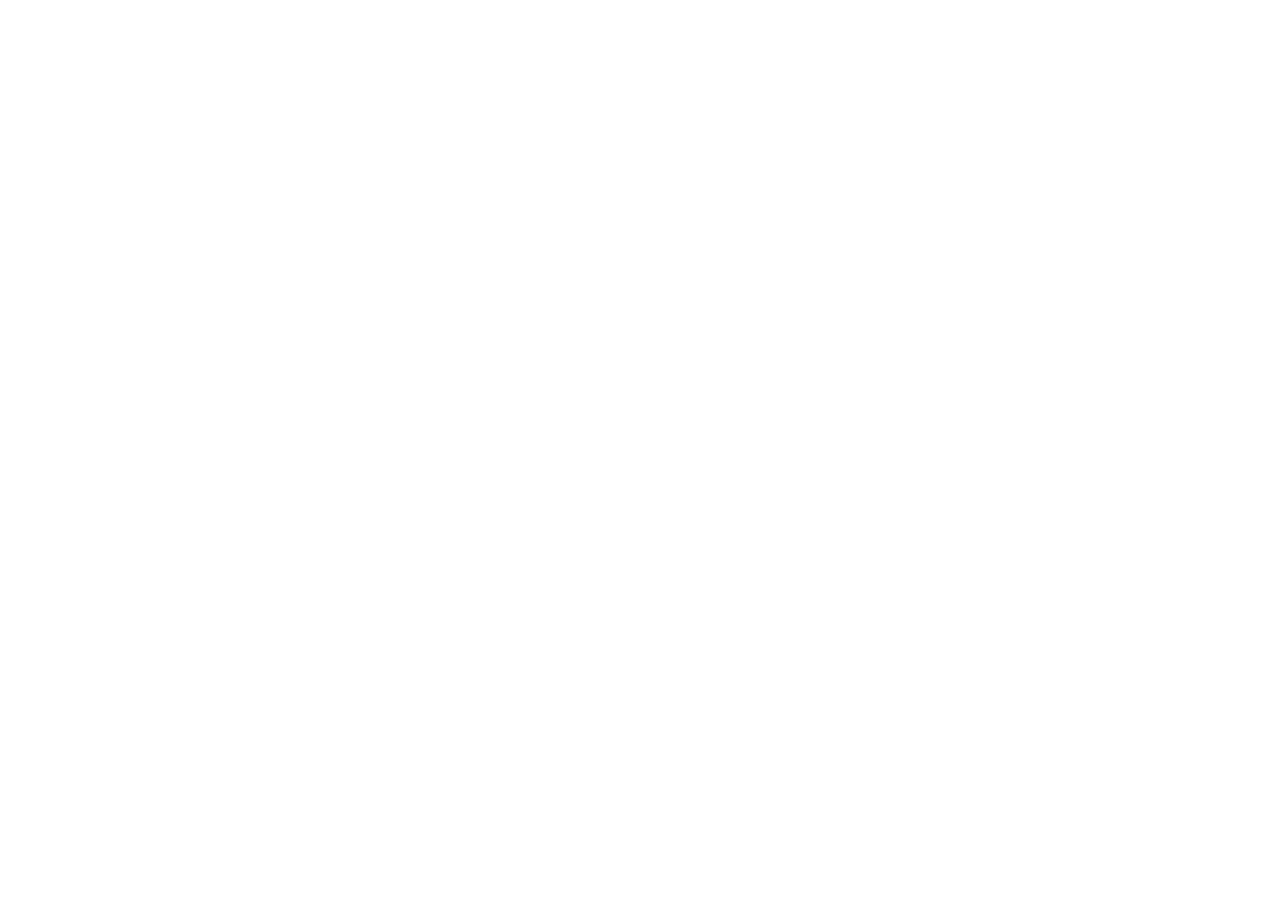
==== views/contacto.html @ 82425b7f "chore: 🎉 agrega estructura base de HTML, fuentes y hojas de estilo" ====
<!DOCTYPE html>
<html lang="es">
<head>
    <meta charset="UTF-8">
    <meta name="viewport" content="width=device-width, initial-scale=1.0">
    <title>EcoMarket | Contacto</title>
    <link rel="preconnect" href="https://fonts.googleapis.com">
    <link rel="preconnect" href="https://fonts.gstatic.com" crossorigin>
    <link href="https://fonts.googleapis.com/css2?family=Inter:wght@400;600&family=Playfair+Display:ital,wght@0,700;1,700&display=swap" rel="stylesheet">
    <link rel="stylesheet" href="../css/main.css">
    <link rel="stylesheet" href="../css/layout.css">
    <link rel="stylesheet" href="../css/components.css">
    <link rel="stylesheet" href="../css/animations.css">
</head>
<body>
    
</body>
</html>
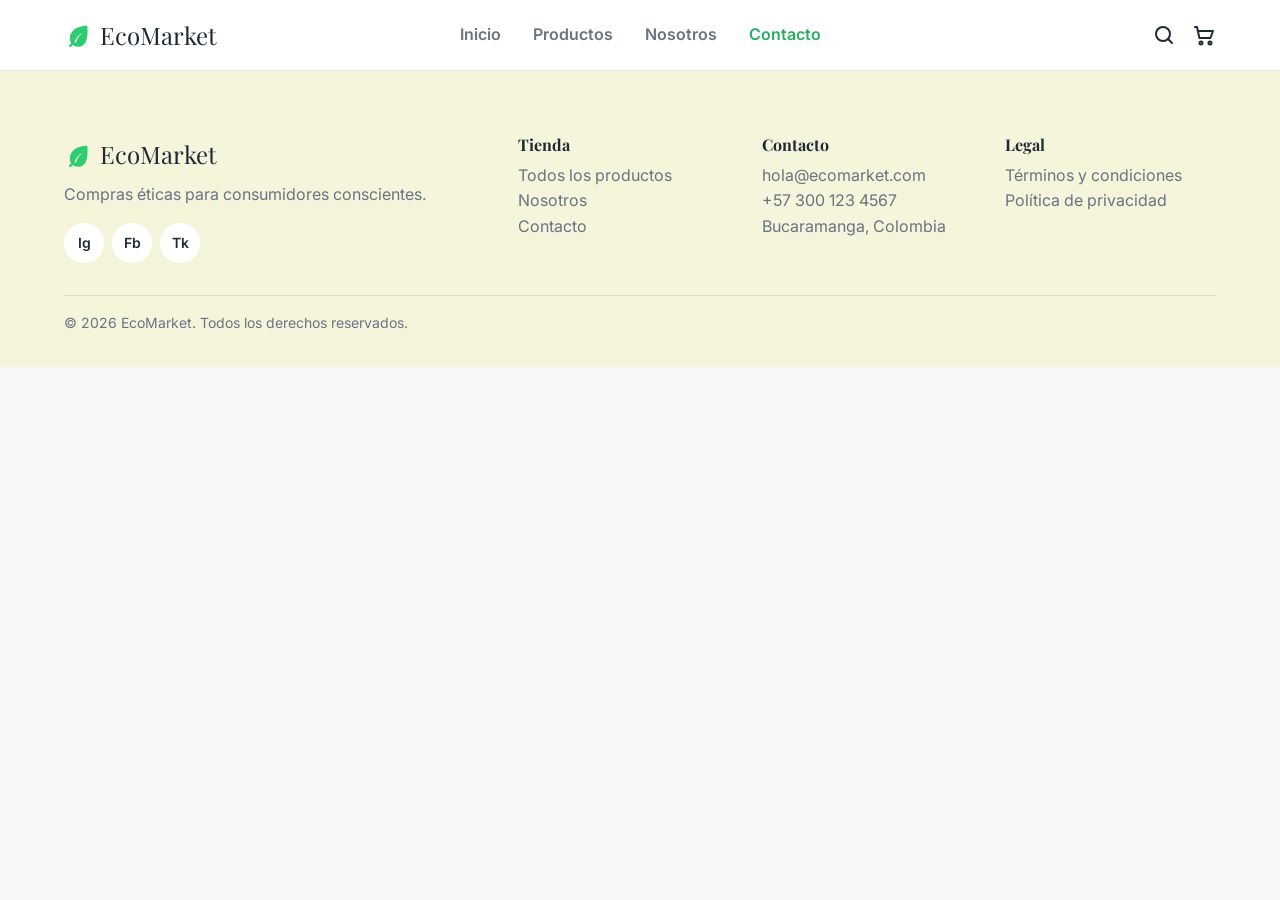
==== commit 9c5870d4: "feat: ✨ agrega header y footer a las vistas" ====
--- a/views/contacto.html
+++ b/views/contacto.html
@@ -13,6 +13,73 @@
     <link rel="stylesheet" href="../css/animations.css">
 </head>
 <body>
-    
+    <header class="cabecera">
+        <a href="../index.html" class="logo">
+            <img src="../img/icons/hoja.svg" alt="">
+            EcoMarket
+        </a>
+
+        <nav class="menu">
+            <ul>
+                <li><a href="../index.html">Inicio</a></li>
+                <li><a href="productos.html">Productos</a></li>
+                <li><a href="sobre-nosotros.html">Nosotros</a></li>
+                <li><a href="contacto.html" class="activo">Contacto</a></li>
+            </ul>
+        </nav>
+
+        <div class="accesos">
+            <a href="productos.html"><img src="../img/icons/buscar.svg" alt="Buscar"></a>
+            <a href="#"><img src="../img/icons/carrito.svg" alt="Carrito"></a>
+        </div>
+    </header>
+
+    <main>
+    </main>
+
+    <footer class="pie">
+        <div class="pie-grid">
+            <div class="pie-marca">
+                <a href="../index.html" class="logo">
+                    <img src="../img/icons/hoja.svg" alt="">
+                    EcoMarket
+                </a>
+                <p>Compras éticas para consumidores conscientes.</p>
+                <div class="redes">
+                    <a href="https://instagram.com" target="_blank">Ig</a>
+                    <a href="https://facebook.com" target="_blank">Fb</a>
+                    <a href="https://tiktok.com" target="_blank">Tk</a>
+                </div>
+            </div>
+
+            <div>
+                <h3>Tienda</h3>
+                <ul>
+                    <li><a href="productos.html">Todos los productos</a></li>
+                    <li><a href="sobre-nosotros.html">Nosotros</a></li>
+                    <li><a href="contacto.html">Contacto</a></li>
+                </ul>
+            </div>
+
+            <div>
+                <h3>Contacto</h3>
+                <ul>
+                    <li>hola@ecomarket.com</li>
+                    <li>+57 300 123 4567</li>
+                    <li>Bucaramanga, Colombia</li>
+                </ul>
+            </div>
+
+            <div>
+                <h3>Legal</h3>
+                <ul>
+                    <li><a href="#">Términos y condiciones</a></li>
+                    <li><a href="#">Política de privacidad</a></li>
+                </ul>
+            </div>
+        </div>
+
+        <p class="pie-copy">© 2026 EcoMarket. Todos los derechos reservados.</p>
+    </footer>
 </body>
 </html>
--- a/css/main.css
+++ b/css/main.css
@@ -0,0 +1,89 @@
+*,
+*::before,
+*::after {
+    margin: 0;
+    padding: 0;
+    box-sizing: border-box;
+}
+
+img {
+    max-width: 100%;
+    display: block;
+}
+
+:root {
+    --color-primario: #2ecc71;
+    --color-primario-oscuro: #27ae60;
+    --color-beige: #f5f5dc;
+    --color-blanco: #ffffff;
+    --color-fondo: #f7f8f9;
+    --color-texto: #1f2933;
+    --color-texto-suave: #6b7280;
+    --color-borde: #e2e8f0;
+    --color-error: #e74c3c;
+
+    --fuente-titulos: 'Playfair Display', serif;
+    --fuente-texto: 'Inter', sans-serif;
+
+    --espacio-sm: 0.5rem;
+    --espacio-md: 1rem;
+    --espacio-lg: 2rem;
+    --espacio-xl: 4rem;
+
+    --radio: 16px;
+    --radio-pildora: 999px;
+    --sombra: 0 4px 12px rgba(0, 0, 0, 0.08);
+    --transicion: 0.3s ease;
+}
+
+body {
+    font-family: var(--fuente-texto);
+    color: var(--color-texto);
+    background-color: var(--color-fondo);
+    line-height: 1.6;
+}
+
+h1,
+h2,
+h3 {
+    font-family: var(--fuente-titulos);
+    line-height: 1.2;
+}
+
+h1 {
+    font-size: 2rem;
+}
+
+h2 {
+    font-size: 1.5rem;
+}
+
+h3 {
+    font-size: 1.25rem;
+}
+
+a {
+    text-decoration: none;
+    color: inherit;
+}
+
+@media (min-width: 600px) {
+    h1 {
+        font-size: 2.5rem;
+    }
+
+    h2 {
+        font-size: 1.75rem;
+    }
+}
+
+@media (min-width: 1024px) {
+    h1 {
+        font-size: 3rem;
+    }
+
+    h2 {
+        font-size: 2rem;
+    }
+}
+
--- a/css/layout.css
+++ b/css/layout.css
@@ -0,0 +1,208 @@
+.cabecera {
+    display: grid;
+    grid-template-areas:
+        "logo accesos"
+        "menu menu";
+    align-items: center;
+    gap: var(--espacio-md);
+    padding: var(--espacio-md);
+    background-color: var(--color-blanco);
+    border-bottom: 1px solid var(--color-borde);
+    position: sticky;
+    top: 0;
+    z-index: 10;
+}
+
+.logo {
+    grid-area: logo;
+    display: flex;
+    align-items: center;
+    gap: var(--espacio-sm);
+    font-family: var(--fuente-titulos);
+    font-size: 1.5rem;
+}
+
+.logo img {
+    width: 28px;
+}
+
+.menu {
+    grid-area: menu;
+}
+
+.menu ul {
+    display: flex;
+    justify-content: space-between;
+    list-style: none;
+}
+
+.menu a {
+    font-weight: 600;
+    color: var(--color-texto-suave);
+}
+
+.menu a:hover,
+.menu a.activo {
+    color: var(--color-primario-oscuro);
+}
+
+.accesos {
+    grid-area: accesos;
+    display: flex;
+    justify-content: flex-end;
+    gap: var(--espacio-md);
+}
+
+.accesos img {
+    width: 24px;
+}
+
+.hero {
+    min-height: 70vh;
+    display: flex;
+    align-items: flex-end;
+    padding: var(--espacio-lg) var(--espacio-md);
+    background-image:
+        linear-gradient(rgba(0, 0, 0, 0.6), rgba(0, 0, 0, 0.2)),
+        url("../img/hero/hero.jpg");
+    background-size: cover;
+    background-position: center;
+    color: var(--color-blanco);
+}
+
+.hero-contenido {
+    max-width: 36rem;
+}
+
+.hero-insignia {
+    display: inline-block;
+    padding: 0.3em 0.9em;
+    margin-bottom: var(--espacio-md);
+    border: 1px solid rgba(255, 255, 255, 0.6);
+    border-radius: var(--radio-pildora);
+    font-size: 0.875rem;
+}
+
+.hero p {
+    margin: var(--espacio-md) 0 var(--espacio-lg);
+}
+
+.destacados {
+    padding: var(--espacio-xl) var(--espacio-md);
+}
+
+.destacados-encabezado {
+    display: flex;
+    justify-content: space-between;
+    align-items: baseline;
+    margin-bottom: var(--espacio-lg);
+}
+
+.destacados-encabezado a {
+    color: var(--color-primario-oscuro);
+    font-weight: 600;
+}
+
+.destacados-grid {
+    display: grid;
+    grid-template-columns: 1fr;
+    gap: var(--espacio-lg);
+}
+
+.pie {
+    padding: var(--espacio-xl) var(--espacio-md) var(--espacio-lg);
+    background-color: var(--color-beige);
+}
+
+.pie-grid {
+    display: grid;
+    grid-template-columns: 1fr;
+    gap: var(--espacio-lg);
+}
+
+.pie h3 {
+    margin-bottom: var(--espacio-sm);
+    font-size: 1rem;
+}
+
+.pie ul {
+    list-style: none;
+    color: var(--color-texto-suave);
+}
+
+.pie ul a:hover {
+    color: var(--color-primario-oscuro);
+}
+
+.pie-marca p {
+    margin: var(--espacio-sm) 0 var(--espacio-md);
+    color: var(--color-texto-suave);
+}
+
+.redes {
+    display: flex;
+    gap: var(--espacio-sm);
+}
+
+.redes a {
+    display: grid;
+    place-content: center;
+    width: 40px;
+    height: 40px;
+    border-radius: 50%;
+    background-color: var(--color-blanco);
+    font-weight: 600;
+    font-size: 0.875rem;
+}
+
+.pie-copy {
+    margin-top: var(--espacio-lg);
+    padding-top: var(--espacio-md);
+    border-top: 1px solid rgba(0, 0, 0, 0.1);
+    font-size: 0.875rem;
+    color: var(--color-texto-suave);
+}
+
+@media (min-width: 600px) {
+    .destacados-grid {
+        grid-template-columns: repeat(2, 1fr);
+    }
+
+    .pie-grid {
+        grid-template-columns: repeat(2, 1fr);
+    }
+}
+
+@media (min-width: 1024px) {
+    .cabecera {
+        grid-template-areas: "logo menu accesos";
+        grid-template-columns: 1fr auto 1fr;
+        padding: var(--espacio-md) var(--espacio-xl);
+    }
+
+    .destacados {
+        padding: var(--espacio-xl);
+    }
+
+    .destacados-grid {
+        grid-template-columns: repeat(3, 1fr);
+    }
+
+    .menu ul {
+        gap: var(--espacio-lg);
+    }
+
+    .hero {
+        min-height: 80vh;
+        align-items: center;
+        padding: var(--espacio-xl);
+    }
+
+    .pie {
+        padding: var(--espacio-xl) var(--espacio-xl) var(--espacio-lg);
+    }
+
+    .pie-grid {
+        grid-template-columns: 2fr 1fr 1fr 1fr;
+    }
+}
--- a/css/components.css
+++ b/css/components.css
@@ -0,0 +1,46 @@
+.btn {
+    display: inline-block;
+    padding: 0.9em 1.8em;
+    border-radius: var(--radio-pildora);
+    background-color: var(--color-primario);
+    color: var(--color-blanco);
+    font-weight: 600;
+    transition: background-color var(--transicion);
+}
+
+.btn:hover {
+    background-color: var(--color-primario-oscuro);
+}
+
+.tarjeta {
+    display: flex;
+    flex-direction: column;
+    background-color: var(--color-blanco);
+    border-radius: var(--radio);
+    overflow: hidden;
+    box-shadow: var(--sombra);
+}
+
+.tarjeta img {
+    width: 100%;
+    aspect-ratio: 1 / 1;
+    object-fit: cover;
+}
+
+.tarjeta-cuerpo {
+    display: flex;
+    flex-direction: column;
+    flex-grow: 1;
+    gap: var(--espacio-sm);
+    padding: var(--espacio-md);
+}
+
+.tarjeta-cuerpo p {
+    color: var(--color-texto-suave);
+}
+
+.tarjeta .btn {
+    align-self: flex-start;
+    margin-top: auto;
+}
+
--- a/css/animations.css
+++ b/css/animations.css
@@ -0,0 +1,8 @@
+.tarjeta {
+    transition: transform var(--transicion), box-shadow var(--transicion);
+}
+
+.tarjeta:hover {
+    transform: translateY(-8px);
+    box-shadow: 0 12px 24px rgba(0, 0, 0, 0.12);
+}
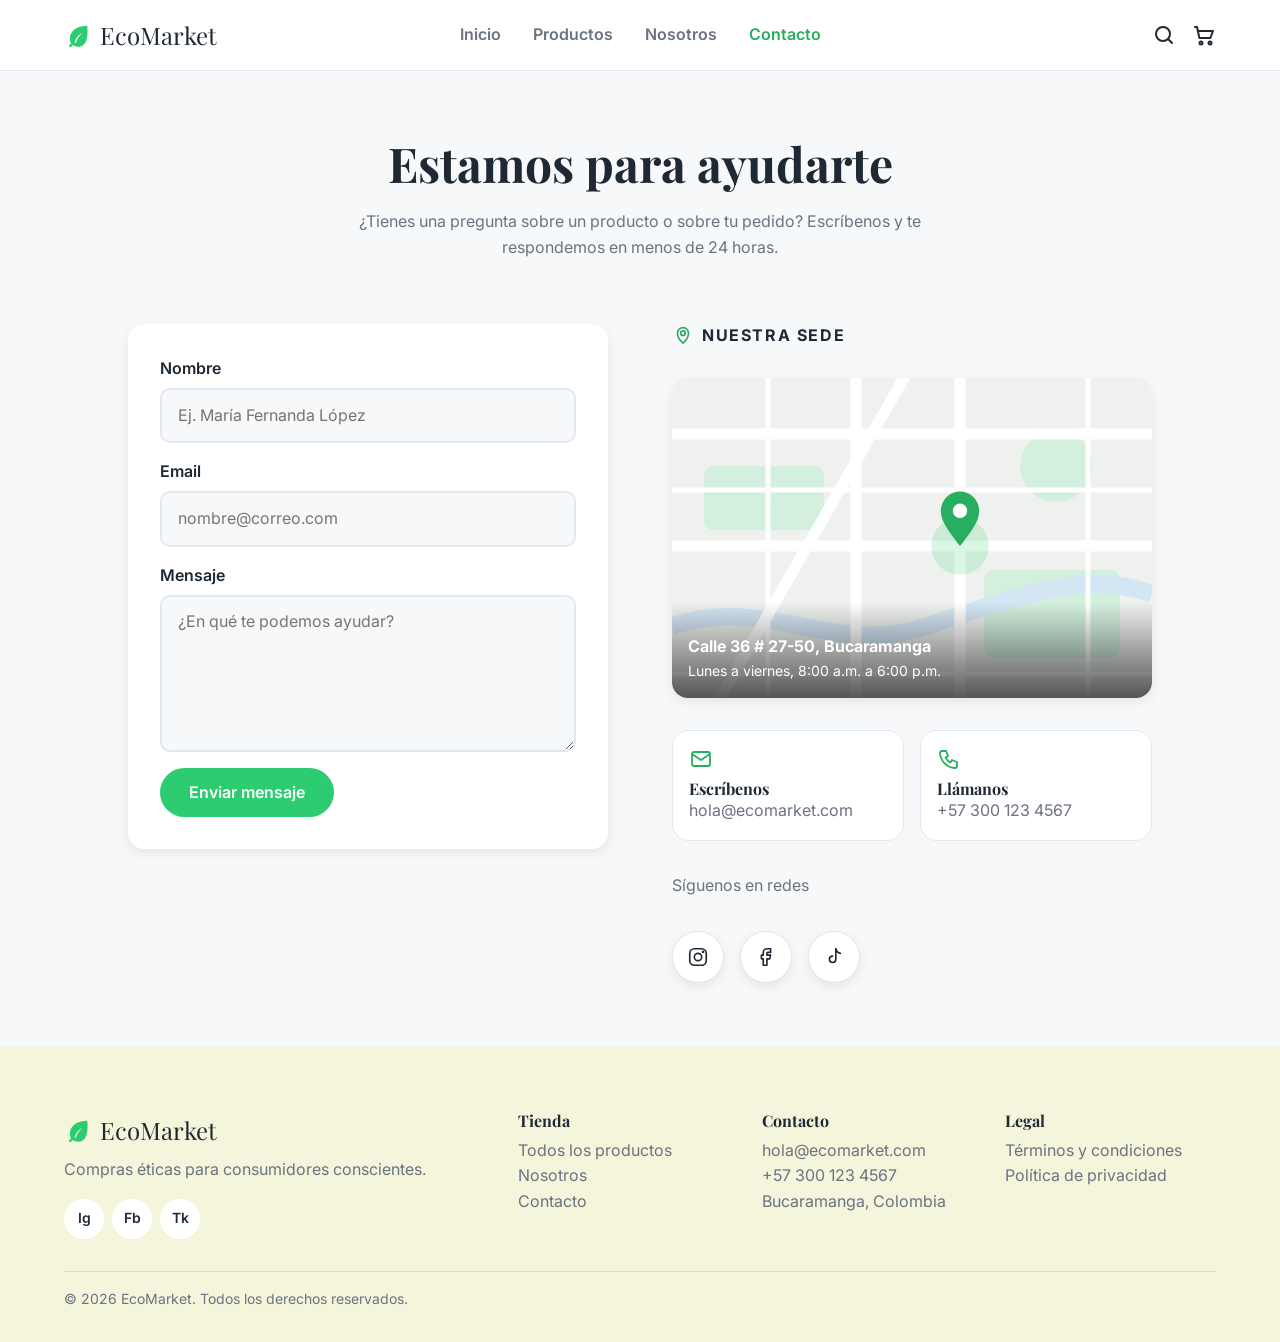
==== commit bacfcfe1: "feat: :alien: agrega página de contacto y corrige carrusel de testimonios" ====
--- a/views/contacto.html
+++ b/views/contacto.html
@@ -34,7 +34,71 @@
         </div>
     </header>
 
-    <main>
+    <main class="contacto">
+        <div class="contacto-encabezado">
+            <h1>Estamos para ayudarte</h1>
+            <p>¿Tienes una pregunta sobre un producto o sobre tu pedido? Escríbenos y te respondemos en menos de 24 horas.</p>
+        </div>
+
+        <div class="contacto-grid">
+            <form class="formulario" action="#">
+                <div class="campo">
+                    <label for="nombre">Nombre</label>
+                    <input type="text" id="nombre" name="nombre" placeholder="Ej. María Fernanda López" required minlength="3">
+                    <span class="campo-error">Escribe tu nombre, mínimo 3 letras.</span>
+                </div>
+
+                <div class="campo">
+                    <label for="email">Email</label>
+                    <input type="email" id="email" name="email" placeholder="nombre@correo.com" required>
+                    <span class="campo-error">Escribe un correo válido, por ejemplo nombre@correo.com.</span>
+                </div>
+
+                <div class="campo">
+                    <label for="mensaje">Mensaje</label>
+                    <textarea id="mensaje" name="mensaje" rows="5" placeholder="¿En qué te podemos ayudar?" required minlength="10"></textarea>
+                    <span class="campo-error">Cuéntanos un poco más, mínimo 10 caracteres.</span>
+                </div>
+
+                <button type="submit" class="btn">Enviar mensaje</button>
+            </form>
+
+            <div class="contacto-info">
+                <h2 class="contacto-sede">
+                    <img src="../img/icons/local.svg" alt="">
+                    Nuestra sede
+                </h2>
+
+                <div class="mapa">
+                    <img src="../img/hero/mapa.svg" alt="Mapa con la ubicación de EcoMarket en Bucaramanga">
+                    <div class="mapa-direccion">
+                        <strong>Calle 36 # 27-50, Bucaramanga</strong>
+                        <span>Lunes a viernes, 8:00 a.m. a 6:00 p.m.</span>
+                    </div>
+                </div>
+
+                <div class="contacto-datos">
+                    <div class="dato">
+                        <img src="../img/icons/correo.svg" alt="">
+                        <h3>Escríbenos</h3>
+                        <p>hola@ecomarket.com</p>
+                    </div>
+
+                    <div class="dato">
+                        <img src="../img/icons/telefono.svg" alt="">
+                        <h3>Llámanos</h3>
+                        <p>+57 300 123 4567</p>
+                    </div>
+                </div>
+
+                <p class="contacto-redes-texto">Síguenos en redes</p>
+                <div class="redes-sociales">
+                    <a href="https://instagram.com" target="_blank" aria-label="Instagram"><img src="../img/icons/instagram.svg" alt=""></a>
+                    <a href="https://facebook.com" target="_blank" aria-label="Facebook"><img src="../img/icons/facebook.svg" alt=""></a>
+                    <a href="https://tiktok.com" target="_blank" aria-label="TikTok"><img src="../img/icons/tiktok.svg" alt=""></a>
+                </div>
+            </div>
+        </div>
     </main>
 
     <footer class="pie">
--- a/css/main.css
+++ b/css/main.css
@@ -21,6 +21,7 @@
     --color-texto-suave: #6b7280;
     --color-borde: #e2e8f0;
     --color-error: #e74c3c;
+    --color-estrella: #f4b400;
 
     --fuente-titulos: 'Playfair Display', serif;
     --fuente-texto: 'Inter', sans-serif;
--- a/css/layout.css
+++ b/css/layout.css
@@ -163,12 +163,173 @@
     color: var(--color-texto-suave);
 }
 
+.catalogo {
+    padding: var(--espacio-lg) var(--espacio-md) var(--espacio-xl);
+}
+
+.catalogo-encabezado {
+    display: flex;
+    flex-direction: column;
+    gap: var(--espacio-md);
+    margin-bottom: var(--espacio-lg);
+}
+
+.catalogo-encabezado p {
+    color: var(--color-texto-suave);
+}
+
+.catalogo-contenido {
+    display: grid;
+    grid-template-columns: 1fr;
+    gap: var(--espacio-lg);
+}
+
+.filtros {
+    display: grid;
+    grid-template-columns: 1fr;
+    gap: var(--espacio-md);
+}
+
+.productos-grid {
+    display: grid;
+    grid-template-columns: 1fr;
+    gap: var(--espacio-lg);
+}
+
+.banner {
+    padding: var(--espacio-xl) var(--espacio-md);
+    background: linear-gradient(135deg, var(--color-primario-oscuro), var(--color-primario));
+    color: var(--color-blanco);
+    text-align: center;
+}
+
+.banner p {
+    max-width: 32rem;
+    margin: var(--espacio-md) auto 0;
+}
+
+.historia {
+    display: flex;
+    flex-direction: column;
+    gap: var(--espacio-lg);
+    padding: var(--espacio-xl) var(--espacio-md);
+}
+
+.historia img {
+    aspect-ratio: 4 / 3;
+    object-fit: cover;
+    border-radius: var(--radio);
+    box-shadow: var(--sombra);
+}
+
+.historia-texto {
+    display: flex;
+    flex-direction: column;
+    gap: var(--espacio-md);
+}
+
+.historia-texto p {
+    color: var(--color-texto-suave);
+}
+
+.principios {
+    padding: var(--espacio-xl) var(--espacio-md);
+    background-color: var(--color-blanco);
+    text-align: center;
+}
+
+.principios-grid {
+    display: grid;
+    grid-template-columns: 1fr;
+    gap: var(--espacio-lg);
+    margin-top: var(--espacio-lg);
+}
+
+.testimonios {
+    padding: var(--espacio-xl) 0;
+    text-align: center;
+}
+
+.testimonios h2 {
+    padding: 0 var(--espacio-md);
+}
+
+.carrusel {
+    margin-top: var(--espacio-lg);
+    padding: var(--espacio-md) 0;
+    overflow: hidden;
+}
+
+.carrusel-pista {
+    display: flex;
+    width: max-content;
+}
+
+.contacto {
+    padding: var(--espacio-xl) var(--espacio-md);
+}
+
+.contacto-encabezado {
+    max-width: 40rem;
+    margin: 0 auto var(--espacio-xl);
+    text-align: center;
+}
+
+.contacto-encabezado p {
+    margin-top: var(--espacio-md);
+    color: var(--color-texto-suave);
+}
+
+.contacto-grid {
+    display: grid;
+    grid-template-columns: 1fr;
+    gap: var(--espacio-xl);
+}
+
+.contacto-info {
+    display: flex;
+    flex-direction: column;
+    gap: var(--espacio-lg);
+}
+
+.contacto-datos {
+    display: grid;
+    grid-template-columns: 1fr;
+    gap: var(--espacio-md);
+}
+
 @media (min-width: 600px) {
     .destacados-grid {
         grid-template-columns: repeat(2, 1fr);
     }
 
     .pie-grid {
+        grid-template-columns: repeat(2, 1fr);
+    }
+
+    .catalogo-encabezado {
+        flex-direction: row;
+        justify-content: space-between;
+        align-items: flex-end;
+    }
+
+    .catalogo-encabezado .buscador {
+        width: 320px;
+    }
+
+    .filtros {
+        grid-template-columns: repeat(3, 1fr);
+    }
+
+    .productos-grid {
+        grid-template-columns: repeat(2, 1fr);
+    }
+
+    .principios-grid {
+        grid-template-columns: repeat(2, 1fr);
+    }
+
+    .contacto-datos {
         grid-template-columns: repeat(2, 1fr);
     }
 }
@@ -205,4 +366,64 @@
     .pie-grid {
         grid-template-columns: 2fr 1fr 1fr 1fr;
     }
-}
+
+    .catalogo {
+        padding: var(--espacio-xl);
+    }
+
+    .catalogo-contenido {
+        grid-template-columns: 240px 1fr;
+        align-items: start;
+    }
+
+    .filtros {
+        grid-template-columns: 1fr;
+        position: sticky;
+        top: 6rem;
+    }
+
+    .productos-grid {
+        grid-template-columns: repeat(3, 1fr);
+    }
+
+    .banner {
+        padding: 6rem var(--espacio-xl);
+    }
+
+    .historia {
+        flex-direction: row;
+        align-items: center;
+        gap: var(--espacio-xl);
+        padding: var(--espacio-xl);
+    }
+
+    .historia img,
+    .historia-texto {
+        width: 50%;
+    }
+
+    .principios {
+        padding: var(--espacio-xl);
+    }
+
+    .principios-grid {
+        grid-template-columns: repeat(4, 1fr);
+    }
+
+    .contacto {
+        padding: var(--espacio-xl);
+    }
+
+    .contacto-grid {
+        grid-template-columns: 1fr 1fr;
+        align-items: start;
+        max-width: 64rem;
+        margin: 0 auto;
+    }
+}
+
+@media (min-width: 1280px) {
+    .productos-grid {
+        grid-template-columns: repeat(4, 1fr);
+    }
+}
--- a/css/components.css
+++ b/css/components.css
@@ -4,7 +4,11 @@
     border-radius: var(--radio-pildora);
     background-color: var(--color-primario);
     color: var(--color-blanco);
-    font-weight: 600;
+    font-family: inherit;
+    font-size: inherit;
+    font-weight: 600;
+    border: none;
+    cursor: pointer;
     transition: background-color var(--transicion);
 }
 
@@ -44,3 +48,457 @@
     margin-top: auto;
 }
 
+.btn-pequeno {
+    padding: 0.5em 1.1em;
+    font-size: 0.875rem;
+}
+
+.buscador {
+    display: flex;
+    align-items: center;
+    gap: var(--espacio-sm);
+    padding: 0.7em 1.2em;
+    background-color: var(--color-blanco);
+    border: 1px solid var(--color-borde);
+    border-radius: var(--radio-pildora);
+}
+
+.buscador img {
+    width: 18px;
+}
+
+.buscador input {
+    width: 100%;
+    border: none;
+    outline: none;
+    background: transparent;
+    font: inherit;
+}
+
+.buscador:focus-within {
+    border-color: var(--color-primario);
+}
+
+.filtro {
+    padding: var(--espacio-md);
+    background-color: var(--color-blanco);
+    border-radius: var(--radio);
+    box-shadow: var(--sombra);
+}
+
+.filtro h3 {
+    margin-bottom: var(--espacio-sm);
+    font-size: 1.1rem;
+}
+
+.filtro label {
+    display: flex;
+    align-items: center;
+    gap: var(--espacio-sm);
+    padding: 0.25em 0;
+    color: var(--color-texto-suave);
+    cursor: pointer;
+}
+
+.filtro input {
+    accent-color: var(--color-primario);
+}
+
+.filtro input[type="range"] {
+    width: 100%;
+}
+
+.filtro-precios {
+    display: flex;
+    justify-content: space-between;
+    font-size: 0.875rem;
+    color: var(--color-texto-suave);
+}
+
+.producto {
+    display: flex;
+    flex-direction: column;
+    background-color: var(--color-blanco);
+    border-radius: var(--radio);
+    overflow: hidden;
+    box-shadow: var(--sombra);
+    scroll-margin-top: 6rem;
+}
+
+.producto-imagen {
+    position: relative;
+    overflow: hidden;
+}
+
+.producto-imagen img {
+    width: 100%;
+    aspect-ratio: 1 / 1;
+    object-fit: cover;
+}
+
+.etiqueta {
+    position: absolute;
+    top: var(--espacio-sm);
+    left: var(--espacio-sm);
+    padding: 0.25em 0.8em;
+    border-radius: var(--radio-pildora);
+    background-color: var(--color-primario);
+    color: var(--color-blanco);
+    font-size: 0.75rem;
+    font-weight: 600;
+}
+
+.etiqueta.agotado {
+    background-color: var(--color-texto);
+}
+
+.favorito {
+    position: absolute;
+    top: var(--espacio-sm);
+    right: var(--espacio-sm);
+    display: grid;
+    place-content: center;
+    width: 36px;
+    height: 36px;
+    border-radius: 50%;
+    background-color: rgba(255, 255, 255, 0.9);
+    color: #c4c4c4;
+    font-size: 1.1rem;
+}
+
+.favorito:active,
+.producto:target .favorito {
+    color: var(--color-error);
+}
+
+.producto-info {
+    display: flex;
+    flex-direction: column;
+    flex-grow: 1;
+    gap: 0.25rem;
+    padding: var(--espacio-md);
+}
+
+.producto-categoria {
+    font-size: 0.75rem;
+    font-weight: 600;
+    letter-spacing: 0.08em;
+    text-transform: uppercase;
+    color: var(--color-primario-oscuro);
+}
+
+.producto-info h3 {
+    font-size: 1.1rem;
+}
+
+.producto-pie {
+    display: flex;
+    justify-content: space-between;
+    align-items: center;
+    margin-top: auto;
+    padding-top: var(--espacio-sm);
+}
+
+.precio {
+    font-size: 1.1rem;
+    font-weight: 600;
+}
+
+.producto.agotado img {
+    filter: grayscale(1);
+    opacity: 0.7;
+}
+
+.producto.agotado .btn {
+    background-color: var(--color-borde);
+    color: var(--color-texto-suave);
+    pointer-events: none;
+}
+
+.paginacion {
+    display: flex;
+    flex-wrap: wrap;
+    justify-content: center;
+    gap: var(--espacio-sm);
+    margin-top: var(--espacio-xl);
+}
+
+.paginacion a {
+    display: grid;
+    place-content: center;
+    min-width: 40px;
+    height: 40px;
+    padding: 0 0.9em;
+    border: 1px solid var(--color-borde);
+    border-radius: 10px;
+    background-color: var(--color-blanco);
+    font-weight: 600;
+}
+
+.paginacion a:hover {
+    border-color: var(--color-primario);
+    color: var(--color-primario-oscuro);
+}
+
+.paginacion a.activa {
+    border-color: var(--color-primario);
+    background-color: var(--color-primario);
+    color: var(--color-blanco);
+}
+
+.seccion-etiqueta {
+    display: inline-block;
+    align-self: flex-start;
+    margin-bottom: var(--espacio-sm);
+    padding: 0.3em 0.9em;
+    border-radius: var(--radio-pildora);
+    background-color: rgba(46, 204, 113, 0.12);
+    color: var(--color-primario-oscuro);
+    font-size: 0.75rem;
+    font-weight: 600;
+    letter-spacing: 0.08em;
+    text-transform: uppercase;
+}
+
+.cifras {
+    display: flex;
+    flex-wrap: wrap;
+    gap: var(--espacio-lg);
+    padding-top: var(--espacio-md);
+    border-top: 1px solid var(--color-borde);
+    list-style: none;
+}
+
+.cifras li {
+    display: flex;
+    flex-direction: column;
+    font-size: 0.9rem;
+    color: var(--color-texto-suave);
+}
+
+.cifras strong {
+    font-family: var(--fuente-titulos);
+    font-size: 1.75rem;
+    color: var(--color-primario-oscuro);
+}
+
+.principio {
+    padding: var(--espacio-lg);
+    border-radius: var(--radio);
+    background-color: var(--color-fondo);
+}
+
+.principio img {
+    width: 56px;
+    height: 56px;
+    margin: 0 auto var(--espacio-md);
+    padding: 14px;
+    border-radius: 50%;
+    background-color: rgba(46, 204, 113, 0.12);
+}
+
+.principio h3 {
+    margin-bottom: var(--espacio-sm);
+}
+
+.principio p {
+    color: var(--color-texto-suave);
+}
+
+.testimonio {
+    display: flex;
+    flex-direction: column;
+    gap: var(--espacio-md);
+    width: 300px;
+    margin-right: var(--espacio-lg);
+    padding: var(--espacio-lg);
+    background-color: var(--color-blanco);
+    border-radius: var(--radio);
+    box-shadow: var(--sombra);
+    text-align: left;
+}
+
+.estrellas {
+    color: var(--color-estrella);
+    letter-spacing: 0.1em;
+}
+
+.testimonio p {
+    font-style: italic;
+}
+
+.testimonio-autor {
+    display: flex;
+    align-items: center;
+    gap: var(--espacio-sm);
+    margin-top: auto;
+}
+
+.testimonio-autor img {
+    width: 48px;
+    height: 48px;
+    border-radius: 50%;
+    object-fit: cover;
+}
+
+.testimonio-autor span {
+    display: block;
+    font-size: 0.875rem;
+    color: var(--color-texto-suave);
+}
+
+.formulario {
+    display: flex;
+    flex-direction: column;
+    gap: var(--espacio-md);
+    padding: var(--espacio-lg);
+    background-color: var(--color-blanco);
+    border-radius: var(--radio);
+    box-shadow: var(--sombra);
+}
+
+.campo {
+    display: flex;
+    flex-direction: column;
+    gap: 0.4rem;
+}
+
+.campo label {
+    font-weight: 600;
+}
+
+.campo input,
+.campo textarea {
+    width: 100%;
+    padding: 0.8em 1em;
+    border: 2px solid var(--color-borde);
+    border-radius: 10px;
+    background-color: var(--color-fondo);
+    font: inherit;
+    outline: none;
+}
+
+.campo textarea {
+    resize: vertical;
+}
+
+.campo input:focus,
+.campo textarea:focus {
+    border-color: var(--color-texto-suave);
+    background-color: var(--color-blanco);
+}
+
+.campo input:focus:invalid,
+.campo textarea:focus:invalid,
+.campo input:not(:placeholder-shown):invalid,
+.campo textarea:not(:placeholder-shown):invalid {
+    border-color: var(--color-error);
+}
+
+.campo input:not(:placeholder-shown):valid,
+.campo textarea:not(:placeholder-shown):valid {
+    border-color: var(--color-primario);
+}
+
+.campo-error {
+    display: none;
+    font-size: 0.8rem;
+    color: var(--color-error);
+}
+
+.campo input:not(:placeholder-shown):invalid + .campo-error,
+.campo textarea:not(:placeholder-shown):invalid + .campo-error {
+    display: block;
+}
+
+.formulario .btn {
+    align-self: flex-start;
+}
+
+.contacto-sede {
+    display: flex;
+    align-items: center;
+    gap: var(--espacio-sm);
+    font-family: var(--fuente-texto);
+    font-size: 1rem;
+    letter-spacing: 0.1em;
+    text-transform: uppercase;
+}
+
+.contacto-sede img {
+    width: 22px;
+}
+
+.mapa {
+    position: relative;
+    border-radius: var(--radio);
+    overflow: hidden;
+    box-shadow: var(--sombra);
+}
+
+.mapa img {
+    width: 100%;
+    aspect-ratio: 3 / 2;
+    object-fit: cover;
+}
+
+.mapa-direccion {
+    position: absolute;
+    left: 0;
+    right: 0;
+    bottom: 0;
+    display: flex;
+    flex-direction: column;
+    padding: var(--espacio-lg) var(--espacio-md) var(--espacio-md);
+    background: linear-gradient(transparent, rgba(0, 0, 0, 0.65));
+    color: var(--color-blanco);
+}
+
+.mapa-direccion span {
+    font-size: 0.875rem;
+}
+
+.dato {
+    padding: var(--espacio-md);
+    background-color: var(--color-blanco);
+    border: 1px solid var(--color-borde);
+    border-radius: var(--radio);
+}
+
+.dato img {
+    width: 24px;
+    margin-bottom: var(--espacio-sm);
+}
+
+.dato h3 {
+    font-size: 1rem;
+}
+
+.dato p {
+    color: var(--color-texto-suave);
+}
+
+.contacto-redes-texto {
+    color: var(--color-texto-suave);
+}
+
+.redes-sociales {
+    display: flex;
+    gap: var(--espacio-md);
+}
+
+.redes-sociales a {
+    display: grid;
+    place-content: center;
+    width: 52px;
+    height: 52px;
+    border: 1px solid var(--color-borde);
+    border-radius: 50%;
+    background-color: var(--color-blanco);
+    box-shadow: var(--sombra);
+}
+
+.redes-sociales img {
+    width: 22px;
+}
+
--- a/css/animations.css
+++ b/css/animations.css
@@ -6,3 +6,103 @@
     transform: translateY(-8px);
     box-shadow: 0 12px 24px rgba(0, 0, 0, 0.12);
 }
+
+.producto {
+    transition: transform var(--transicion), box-shadow var(--transicion);
+}
+
+.producto:hover {
+    transform: translateY(-6px);
+    box-shadow: 0 12px 24px rgba(0, 0, 0, 0.12);
+}
+
+.producto-imagen img {
+    transition: transform 0.5s ease;
+}
+
+.producto:hover .producto-imagen img {
+    transform: scale(1.05);
+}
+
+.favorito {
+    transition: color var(--transicion), transform var(--transicion);
+}
+
+.favorito:hover {
+    transform: scale(1.15);
+}
+
+.buscador {
+    transition: border-color var(--transicion);
+}
+
+.paginacion a {
+    transition: background-color var(--transicion), border-color var(--transicion), color var(--transicion);
+}
+
+.principio {
+    transition: transform var(--transicion);
+}
+
+.principio:hover {
+    transform: translateY(-6px);
+}
+
+.principio img {
+    transition: transform var(--transicion);
+}
+
+.principio:hover img {
+    transform: scale(1.1);
+}
+
+@keyframes desplazar {
+    from {
+        transform: translateX(0);
+    }
+
+    to {
+        transform: translateX(-50%);
+    }
+}
+
+.carrusel-pista {
+    animation: desplazar 80s linear infinite;
+}
+
+.carrusel:hover .carrusel-pista {
+    animation-play-state: paused;
+}
+
+.testimonio {
+    transition: transform var(--transicion), box-shadow var(--transicion);
+}
+
+.testimonio:hover {
+    transform: translateY(-6px);
+    box-shadow: 0 12px 24px rgba(0, 0, 0, 0.12);
+}
+
+.campo input,
+.campo textarea {
+    transition: border-color var(--transicion), background-color var(--transicion);
+}
+
+.redes-sociales a {
+    transition: transform var(--transicion), border-color var(--transicion);
+}
+
+.redes-sociales a:hover {
+    transform: scale(1.15);
+    border-color: var(--color-primario);
+}
+
+@media (prefers-reduced-motion: reduce) {
+    .carrusel {
+        overflow-x: auto;
+    }
+
+    .carrusel-pista {
+        animation: none;
+    }
+}
